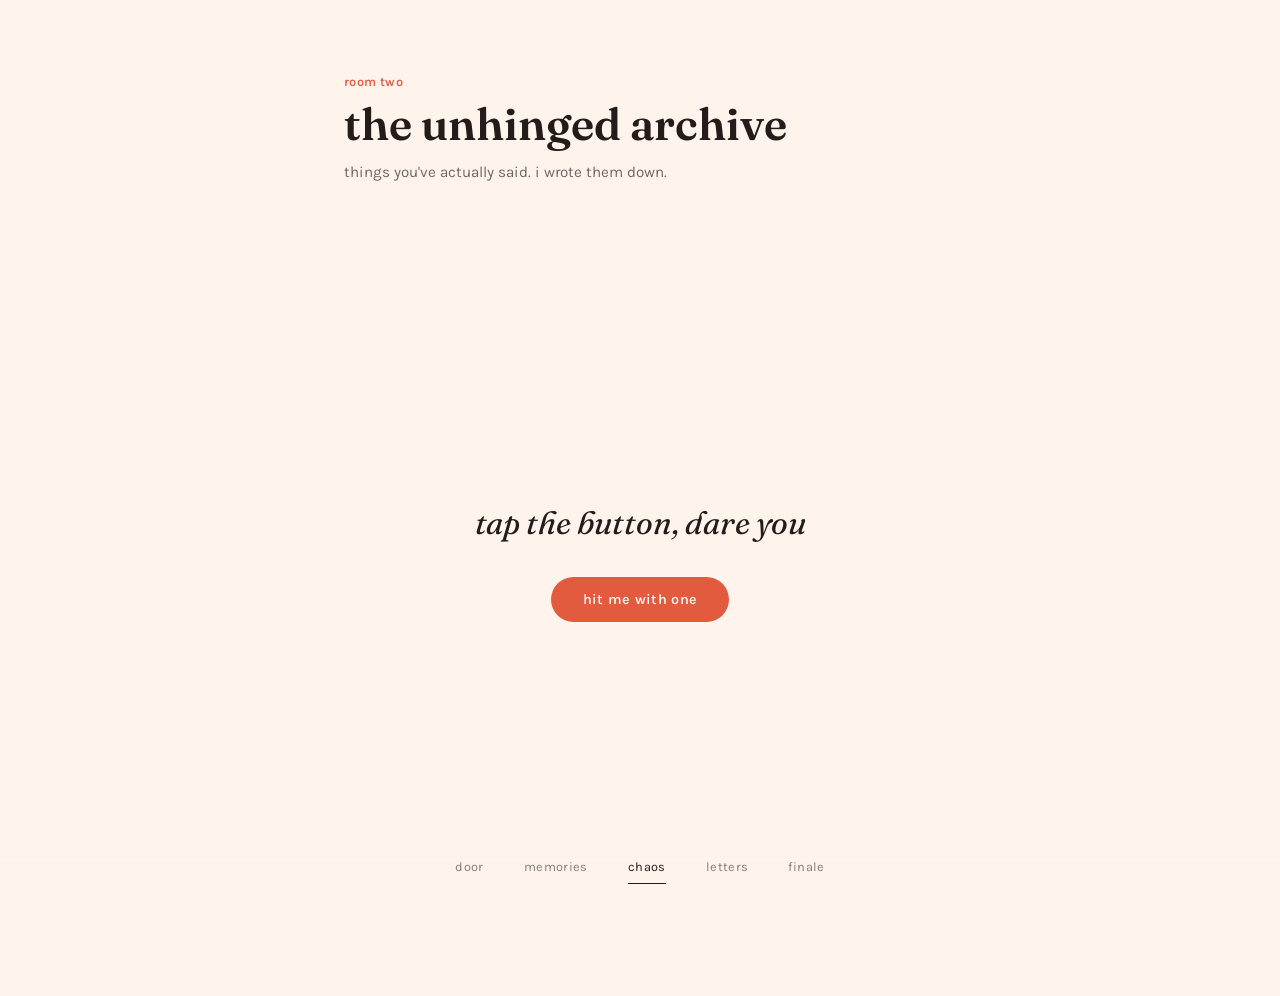
==== chaos.html @ b921b2b7 "Add files via upload" ====
<!DOCTYPE html>
<html lang="en">
<head>
<meta charset="UTF-8">
<meta name="viewport" content="width=device-width, initial-scale=1, viewport-fit=cover">
<title>chaos — for Hanshni</title>
<link rel="stylesheet" href="css/base.css">
<link rel="stylesheet" href="css/chaos.css">
</head>
<body>

<main class="container room">
  <header class="room-header">
    <p class="room-eyebrow">room two</p>
    <h1 class="room-title">the unhinged archive</h1>
    <p class="room-sub">things you've actually said. i wrote them down.</p>
  </header>

  <div class="quote-box">
    <p class="quote-text" id="quoteText">tap the button, dare you</p>
    <button class="quote-btn" id="quoteBtn">hit me with one</button>
  </div>
</main>

<nav class="room-nav">
  <a href="index.html">door</a>
  <a href="memories.html">memories</a>
  <a href="chaos.html" class="current">chaos</a>
  <a href="letters.html">letters</a>
  <a href="finale.html">finale</a>
</nav>

<script src="js/main.js"></script>
<script src="js/chaos.js"></script>
</body>
</html>
---- css/base.css ----
/* ============================================
   BASE — shared tokens across every room
   ============================================ */

@import url('https://fonts.googleapis.com/css2?family=Fraunces:ital,opsz,wght@0,9..144,300;0,9..144,400;0,9..144,500;0,9..144,600;1,9..144,400&family=Karla:wght@300;400;500;600&display=swap');

:root {
  /* base palette (index/finale room) */
  --ink: #f4ede2;
  --void: #0e0d10;
  --void-soft: #17151a;
  --gold: #c99a5b;
  --gold-soft: #8a7355;

  --font-display: 'Fraunces', Georgia, serif;
  --font-body: 'Karla', -apple-system, sans-serif;

  --ease: cubic-bezier(0.22, 1, 0.36, 1);
}

* {
  box-sizing: border-box;
  margin: 0;
  padding: 0;
}

html {
  scroll-behavior: smooth;
}

@media (prefers-reduced-motion: reduce) {
  html {
    scroll-behavior: auto;
  }
  *, *::before, *::after {
    animation-duration: 0.01ms !important;
    animation-iteration-count: 1 !important;
    transition-duration: 0.01ms !important;
  }
}

body {
  font-family: var(--font-body);
  min-height: 100vh;
  line-height: 1.6;
  -webkit-font-smoothing: antialiased;
}

a {
  color: inherit;
  text-decoration: none;
}

button {
  font-family: inherit;
  cursor: pointer;
  border: none;
  background: none;
  color: inherit;
}

img {
  max-width: 100%;
  display: block;
}

::selection {
  background: var(--gold);
  color: var(--void);
}

:focus-visible {
  outline: 2px solid var(--gold);
  outline-offset: 3px;
}

/* ---------- shared room nav ---------- */
.room-nav {
  position: fixed;
  bottom: 0;
  left: 0;
  right: 0;
  display: flex;
  justify-content: center;
  gap: clamp(1rem, 4vw, 2.5rem);
  padding: 1.1rem 1rem calc(1.1rem + env(safe-area-inset-bottom, 0px));
  z-index: 100;
  font-family: var(--font-body);
  font-size: 0.8rem;
  letter-spacing: 0.03em;
}

.room-nav a {
  opacity: 0.55;
  transition: opacity 0.3s var(--ease);
  padding: 0.3rem 0;
  position: relative;
}

.room-nav a:hover,
.room-nav a:focus-visible {
  opacity: 1;
}

.room-nav a.current {
  opacity: 1;
}

.room-nav a.current::after {
  content: '';
  position: absolute;
  bottom: -2px;
  left: 0;
  right: 0;
  height: 1px;
  background: currentColor;
}

.container {
  max-width: 640px;
  margin: 0 auto;
  padding: 0 1.5rem;
}

.visually-hidden {
  position: absolute;
  width: 1px;
  height: 1px;
  overflow: hidden;
  clip: rect(0,0,0,0);
  white-space: nowrap;
}
---- css/chaos.css ----
:root {
  --pop-bg: #fff4ec;
  --pop-ink: #241c1a;
  --pop-accent: #e35b3f;
  --pop-accent-soft: #f7c9b8;
}

body {
  background: var(--pop-bg);
  color: var(--pop-ink);
  padding-bottom: 6rem;
}

.room {
  padding-top: clamp(3rem, 8vh, 5rem);
  min-height: 100svh;
  display: flex;
  flex-direction: column;
}

.room-header {
  margin-bottom: 2.5rem;
}

.room-eyebrow {
  font-size: 0.8rem;
  color: var(--pop-accent);
  letter-spacing: 0.03em;
  margin-bottom: 0.5rem;
  font-weight: 600;
}

.room-title {
  font-family: var(--font-display);
  font-weight: 600;
  font-size: clamp(2rem, 7vw, 2.8rem);
  line-height: 1.05;
  margin-bottom: 0.75rem;
}

.room-sub {
  color: var(--pop-ink);
  opacity: 0.65;
  font-size: 0.95rem;
}

.quote-box {
  flex: 1;
  display: flex;
  flex-direction: column;
  align-items: center;
  justify-content: center;
  text-align: center;
  gap: 2rem;
}

.quote-text {
  font-family: var(--font-display);
  font-style: italic;
  font-size: clamp(1.4rem, 6vw, 2rem);
  max-width: 24ch;
  line-height: 1.35;
  transition: transform 0.4s var(--ease);
}

.quote-text.pop {
  animation: pop 0.4s var(--ease);
}

.quote-btn {
  background: var(--pop-accent);
  color: var(--pop-bg);
  padding: 0.9rem 2rem;
  border-radius: 999px;
  font-size: 0.9rem;
  font-weight: 600;
  letter-spacing: 0.02em;
  transition: transform 0.25s var(--ease), background 0.25s var(--ease);
}

.quote-btn:hover,
.quote-btn:focus-visible {
  transform: scale(1.05) rotate(-1deg);
  background: #cf4c30;
}

.quote-btn:active {
  transform: scale(0.96);
}

@keyframes pop {
  0% { transform: scale(0.9) rotate(-1deg); opacity: 0.3; }
  60% { transform: scale(1.03) rotate(0.5deg); }
  100% { transform: scale(1) rotate(0); opacity: 1; }
}

.room-nav {
  background: linear-gradient(to top, var(--pop-bg) 60%, transparent);
  color: var(--pop-ink);
}
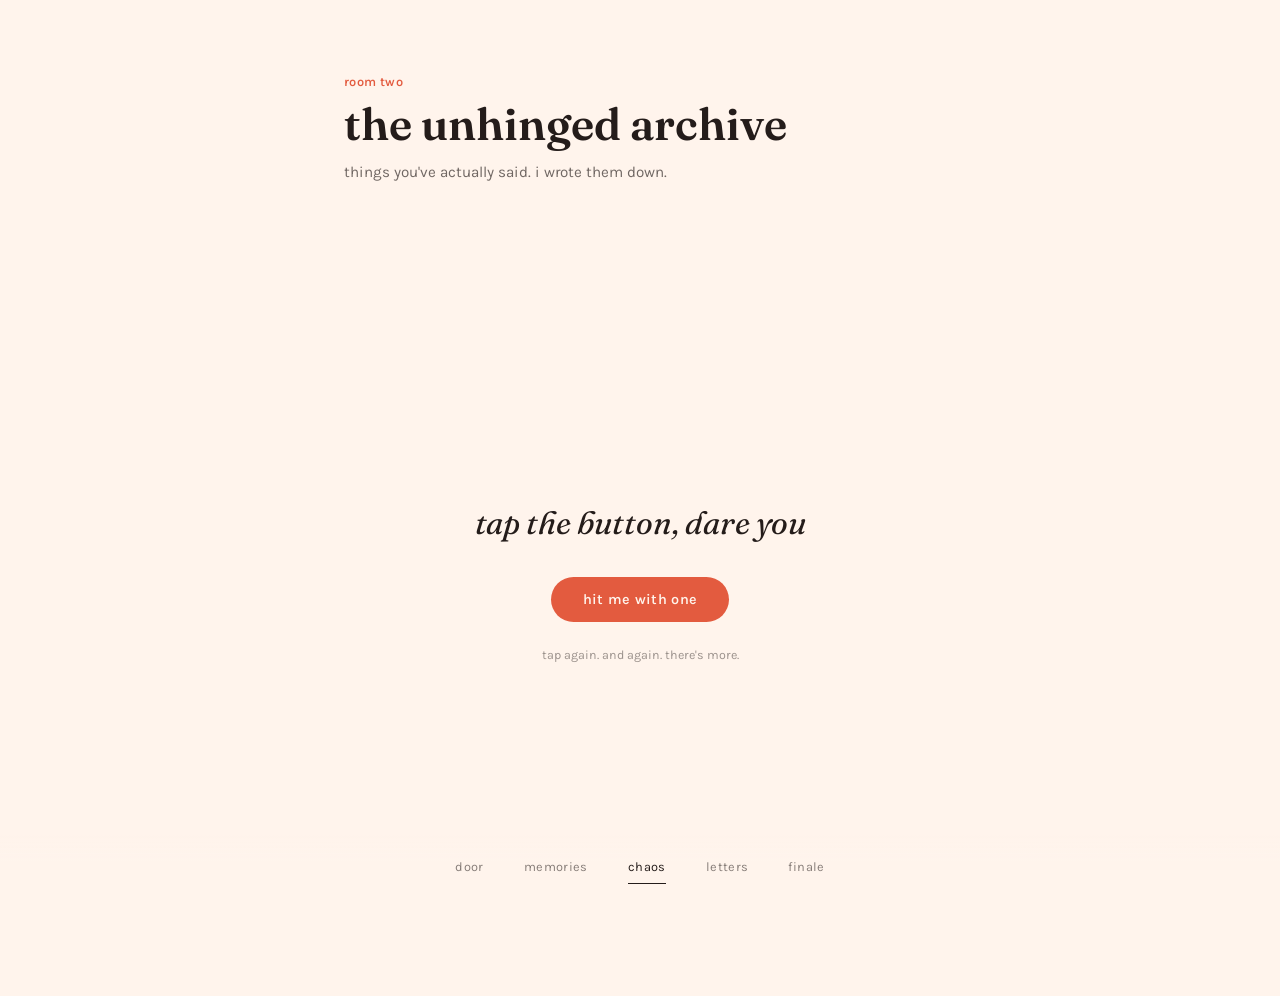
==== commit aca5aa1b: "Add files via upload" ====
--- a/chaos.html
+++ b/chaos.html
@@ -17,9 +17,12 @@
   </header>
 
   <div class="quote-box">
+    <p class="quote-counter" id="quoteCounter"></p>
     <p class="quote-text" id="quoteText">tap the button, dare you</p>
-    <button class="quote-btn" id="quoteBtn">hit me with one</button>
+    <button class="quote-btn tappable" id="quoteBtn">hit me with one</button>
+    <p class="quote-hint">tap again. and again. there's more.</p>
   </div>
+  <canvas id="confettiCanvas" class="confetti-canvas"></canvas>
 </main>
 
 <nav class="room-nav">
--- a/css/base.css
+++ b/css/base.css
@@ -130,3 +130,82 @@
   clip: rect(0,0,0,0);
   white-space: nowrap;
 }
+
+/* ---------- page transitions (wipe curtain, not a plain fade) ---------- */
+.page-curtain {
+  position: fixed;
+  inset: 0;
+  z-index: 9999;
+  background: var(--void);
+  transform: translateY(100%);
+  pointer-events: none;
+}
+
+.page-curtain.leaving {
+  animation: curtainIn 0.5s var(--ease) forwards;
+}
+
+.page-curtain.entering {
+  animation: curtainOut 0.5s var(--ease) forwards;
+}
+
+@keyframes curtainIn {
+  from { transform: translateY(100%); }
+  to { transform: translateY(0); }
+}
+
+@keyframes curtainOut {
+  from { transform: translateY(0); }
+  to { transform: translateY(-100%); }
+}
+
+@media (prefers-reduced-motion: reduce) {
+  .page-curtain {
+    display: none !important;
+  }
+}
+
+/* ---------- scroll reveal ---------- */
+[data-reveal] {
+  opacity: 0;
+  transform: translateY(24px);
+  transition: opacity 0.7s var(--ease), transform 0.7s var(--ease);
+}
+
+[data-reveal].is-visible {
+  opacity: 1;
+  transform: translateY(0);
+}
+
+/* blur + rise variant, used on memory cards */
+[data-reveal="blur-up"] {
+  opacity: 0;
+  transform: translateY(40px);
+  filter: blur(10px);
+  transition: opacity 0.8s var(--ease), transform 0.8s var(--ease), filter 0.8s var(--ease);
+}
+
+[data-reveal="blur-up"].is-visible {
+  opacity: 1;
+  transform: translateY(0);
+  filter: blur(0);
+}
+
+@media (prefers-reduced-motion: reduce) {
+  [data-reveal],
+  [data-reveal="blur-up"] {
+    opacity: 1 !important;
+    transform: none !important;
+    filter: none !important;
+    transition: none !important;
+  }
+}
+
+/* ---------- tap feedback (touch-friendly, no hover needed) ---------- */
+.tappable {
+  transition: transform 0.15s var(--ease);
+}
+
+.tappable:active {
+  transform: scale(0.96);
+}
--- a/css/chaos.css
+++ b/css/chaos.css
@@ -88,6 +88,27 @@
   transform: scale(0.96);
 }
 
+.quote-counter {
+  font-size: 0.75rem;
+  letter-spacing: 0.04em;
+  color: var(--pop-accent);
+  opacity: 0.7;
+  min-height: 1em;
+}
+
+.quote-hint {
+  font-size: 0.78rem;
+  opacity: 0.45;
+  margin-top: -0.5rem;
+}
+
+.confetti-canvas {
+  position: fixed;
+  inset: 0;
+  pointer-events: none;
+  z-index: 50;
+}
+
 @keyframes pop {
   0% { transform: scale(0.9) rotate(-1deg); opacity: 0.3; }
   60% { transform: scale(1.03) rotate(0.5deg); }
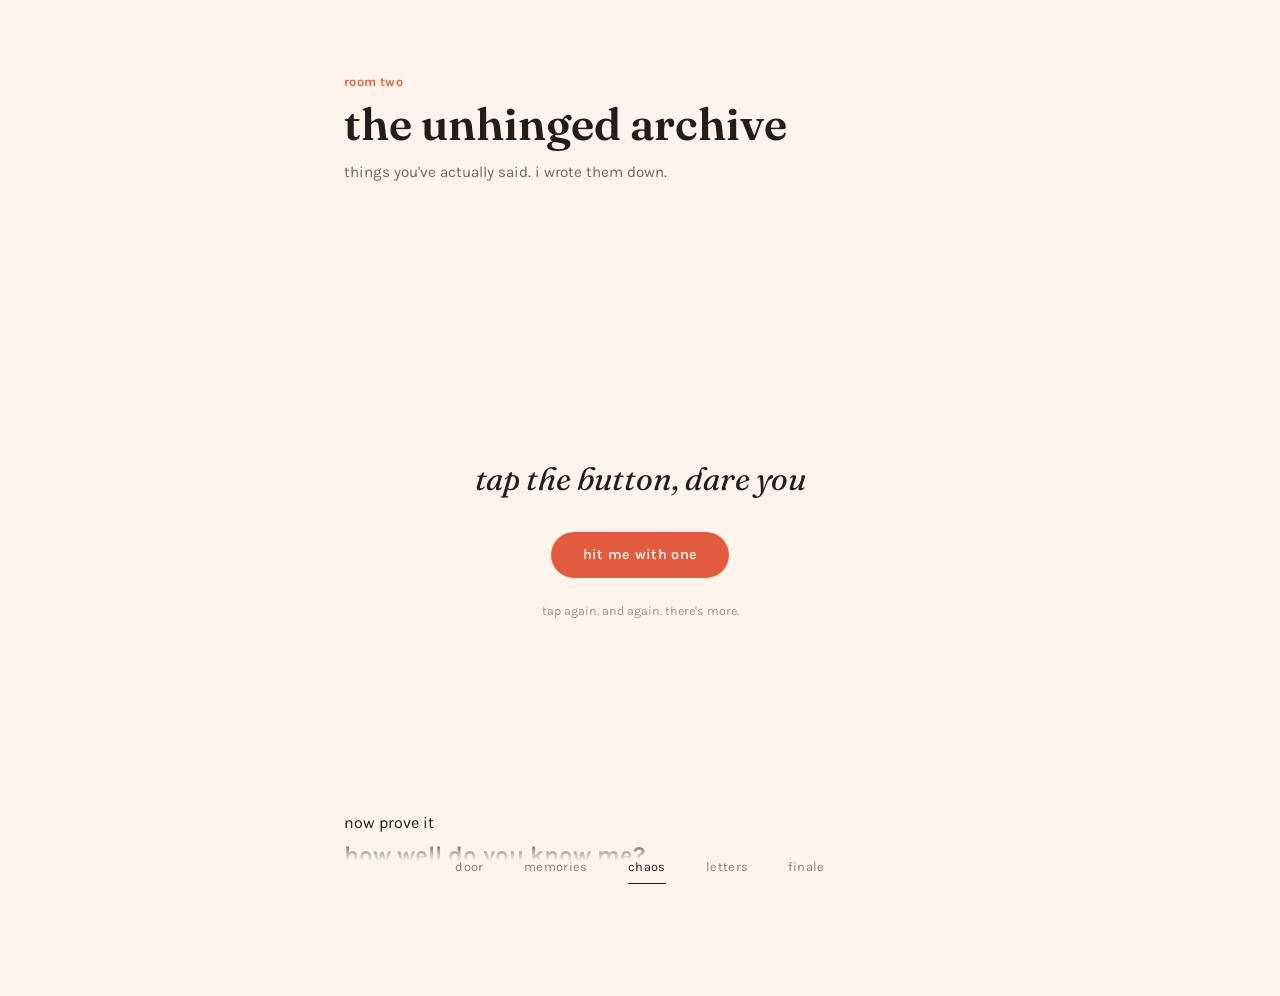
==== commit f0f10d9e: "Add files via upload" ====
--- a/chaos.html
+++ b/chaos.html
@@ -22,6 +22,17 @@
     <button class="quote-btn tappable" id="quoteBtn">hit me with one</button>
     <p class="quote-hint">tap again. and again. there's more.</p>
   </div>
+
+  <section class="quiz-section">
+    <p class="quiz-eyebrow">now prove it</p>
+    <h2 class="quiz-title">how well do you know me?</h2>
+    <p class="quiz-sub">stuck? there's a hint button. use it, i won't judge.</p>
+
+    <div id="quizRoot" class="quiz-root">
+      <!-- quiz questions injected by chaos.js -->
+    </div>
+  </section>
+
   <canvas id="confettiCanvas" class="confetti-canvas"></canvas>
 </main>
 
